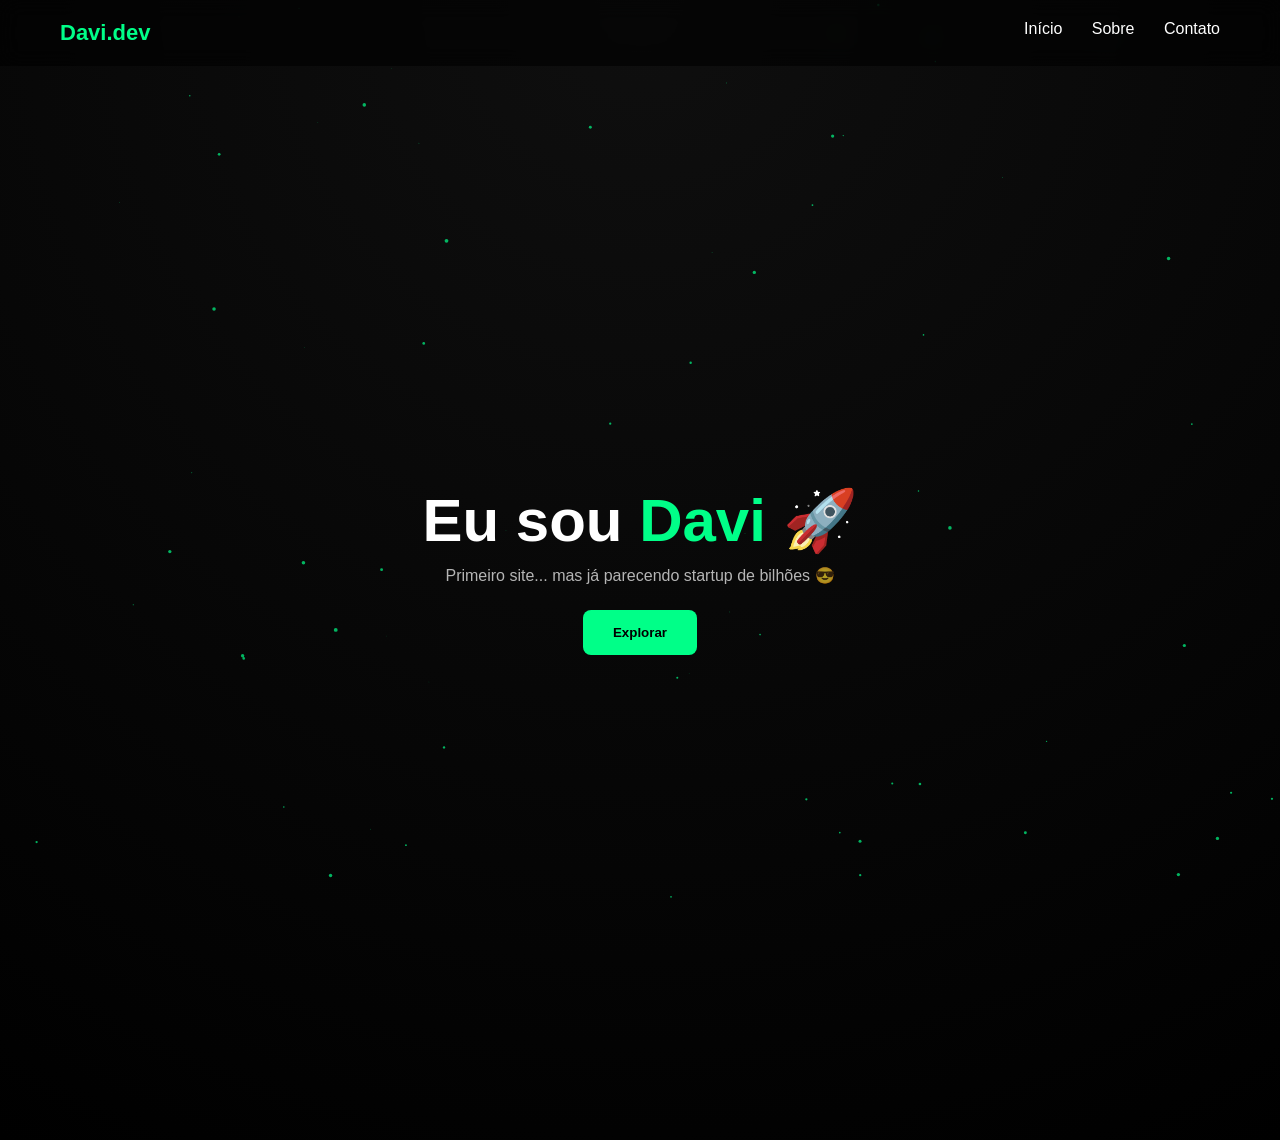
==== index.html @ 88593a85 "Add files via upload" ====
<!DOCTYPE html>
<html lang="pt-br">
<head>
<meta charset="UTF-8">
<meta name="viewport" content="width=device-width, initial-scale=1.0">
<title>Davi.dev</title>

<style>
* { margin:0; padding:0; box-sizing:border-box; }

body {
    font-family: 'Segoe UI', sans-serif;
    background: radial-gradient(circle at top, #0f0f0f, #000);
    color: white;
    overflow-x: hidden;
}

/* NAVBAR */
header {
    display:flex;
    justify-content:space-between;
    padding:20px 60px;
    position:fixed;
    width:100%;
    background:rgba(0,0,0,0.6);
    backdrop-filter: blur(10px);
    z-index:1000;
}

.logo {
    color:#00ff88;
    font-weight:bold;
    font-size:22px;
}

nav a {
    margin-left:25px;
    cursor:pointer;
    color:white;
    text-decoration:none;
    position:relative;
}

nav a::after {
    content:"";
    position:absolute;
    width:0%;
    height:2px;
    background:#00ff88;
    bottom:-5px;
    left:0;
    transition:0.3s;
}

nav a:hover::after {
    width:100%;
}

/* HERO */
.hero {
    height:100vh;
    display:flex;
    justify-content:center;
    align-items:center;
    text-align:center;
}

.hero h1 {
    font-size:60px;
}

.hero span {
    color:#00ff88;
}

.hero p {
    margin-top:10px;
    opacity:0.7;
}

.btn {
    margin-top:25px;
    padding:15px 30px;
    background:#00ff88;
    border:none;
    border-radius:8px;
    font-weight:bold;
    cursor:pointer;
    transition:0.3s;
}

.btn:hover {
    box-shadow:0 0 20px #00ff88;
    transform:scale(1.05);
}

/* SECTIONS */
.section {
    padding:120px 20px;
    text-align:center;
    display:none;
    animation:fade 0.5s ease;
}

@keyframes fade {
    from {opacity:0; transform:translateY(20px);}
    to {opacity:1; transform:translateY(0);}
}

.active { display:block; }

.card {
    background:rgba(255,255,255,0.05);
    padding:40px;
    border-radius:15px;
    max-width:500px;
    margin:auto;
    backdrop-filter: blur(10px);
    box-shadow:0 0 30px rgba(0,255,136,0.1);
}

/* PARTICULAS */
canvas {
    position:fixed;
    top:0;
    left:0;
    z-index:-1;
}
</style>
</head>

<body>

<canvas id="bg"></canvas>

<header>
    <div class="logo">Davi.dev</div>
    <nav>
        <a onclick="trocar('inicio')">Início</a>
        <a onclick="trocar('sobre')">Sobre</a>
        <a onclick="trocar('contato')">Contato</a>
    </nav>
</header>

<!-- HERO -->
<div id="inicio" class="section active">
    <div class="hero">
        <div>
            <h1>Eu sou <span>Davi</span> 🚀</h1>
            <p>Primeiro site... mas já parecendo startup de bilhões 😎</p>
            <button class="btn" onclick="alert('Partiu dominar a internet 🔥')">Explorar</button>
        </div>
    </div>
</div>

<!-- SOBRE -->
<div id="sobre" class="section">
    <div class="card">
        <h2>Sobre</h2>
        <p>Esse é meu primeiro site criado do zero com HTML, CSS e JavaScript. Ainda estou aprendendo, mas já dá pra ver que o nível tá evoluindo rápido 😎🔥</p>
    </div>
</div>

<!-- CONTATO -->
<div id="contato" class="section">
    <div class="card">
        <h2>Contato</h2>
        <p>Telefone: (11) 99999-9999</p>
    </div>
</div>

<script>
function trocar(secao) {
    document.querySelectorAll('.section').forEach(s => s.classList.remove('active'));
    document.getElementById(secao).classList.add('active');
}

/* PARTICULAS */
const canvas = document.getElementById("bg");
const ctx = canvas.getContext("2d");

canvas.width = window.innerWidth;
canvas.height = window.innerHeight;

let particles = [];

for(let i=0;i<80;i++){
    particles.push({
        x:Math.random()*canvas.width,
        y:Math.random()*canvas.height,
        r:Math.random()*2,
        d:Math.random()*1
    });
}

function draw(){
    ctx.clearRect(0,0,canvas.width,canvas.height);
    ctx.fillStyle="rgba(0,255,136,0.7)";

    particles.forEach(p=>{
        ctx.beginPath();
        ctx.arc(p.x,p.y,p.r,0,Math.PI*2);
        ctx.fill();

        p.y += p.d;
        if(p.y>canvas.height) p.y=0;
    });

    requestAnimationFrame(draw);
}

draw();
</script>

</body>
</html>
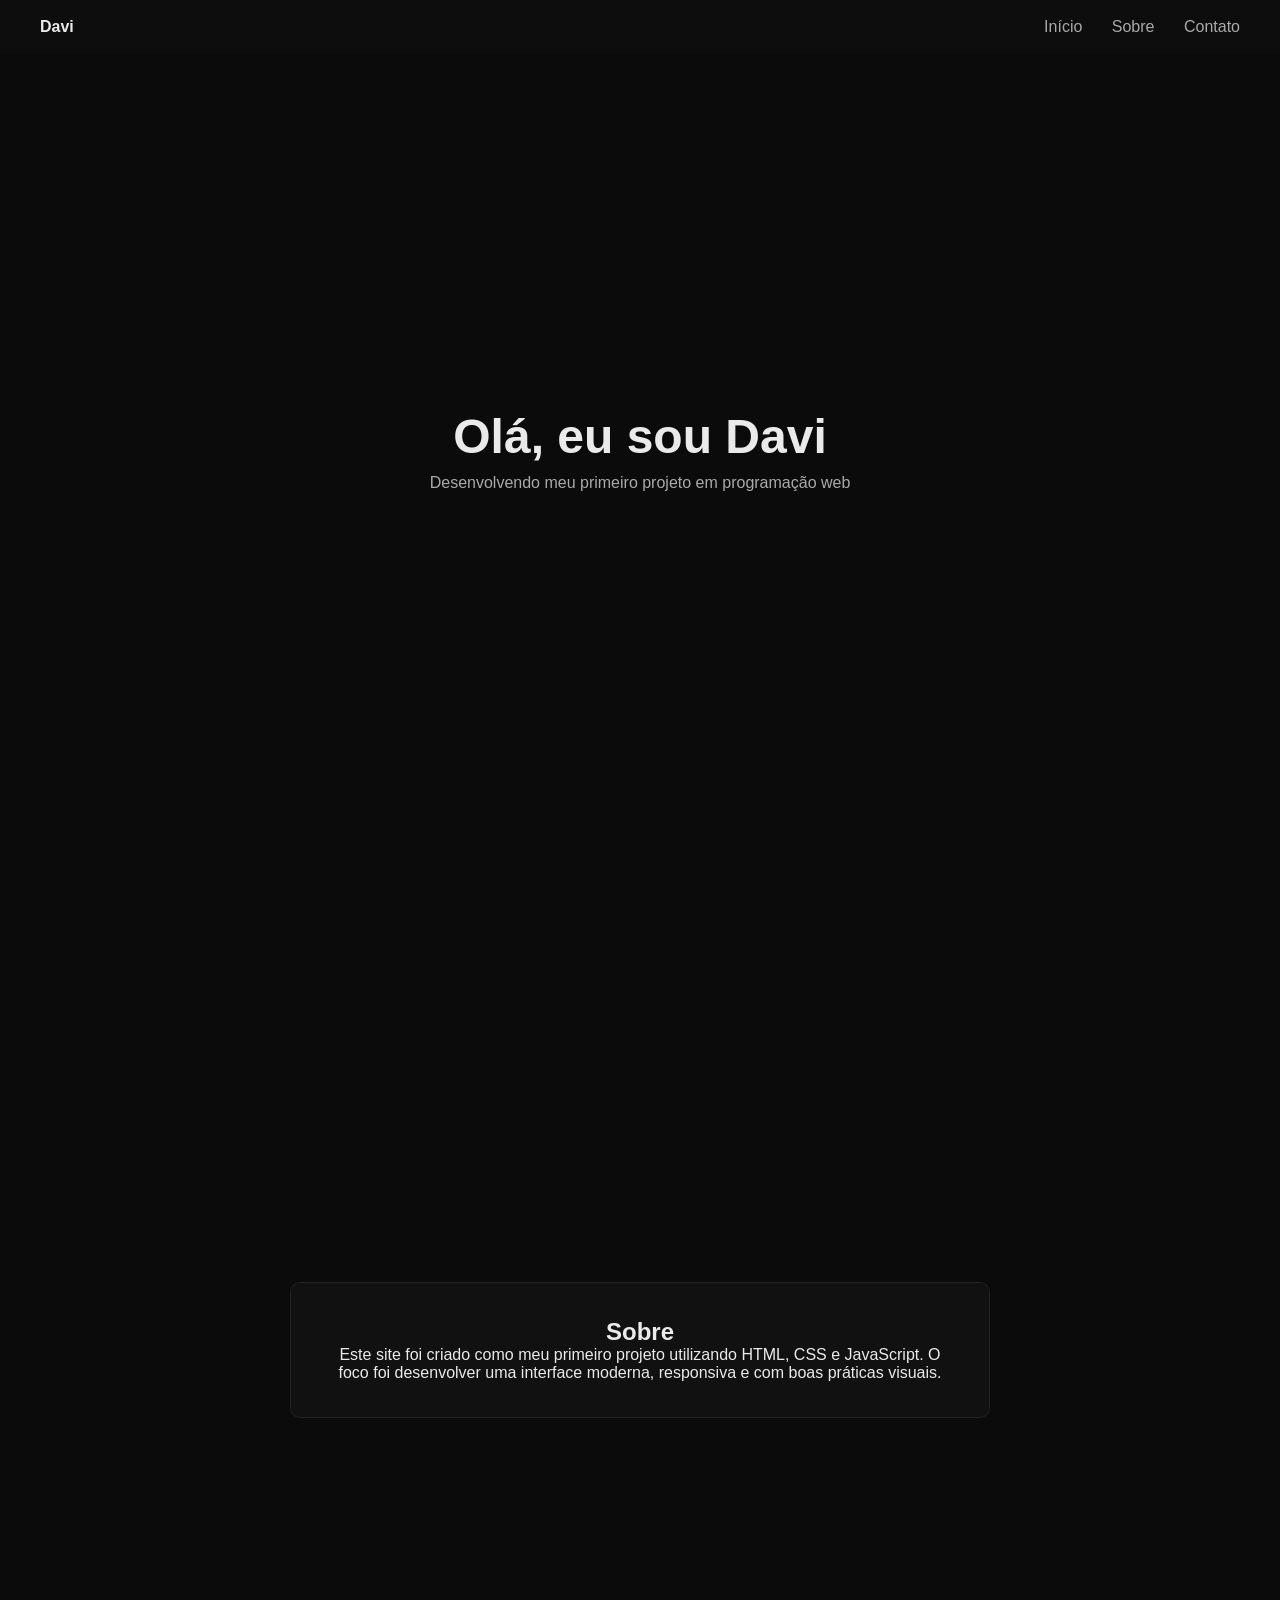
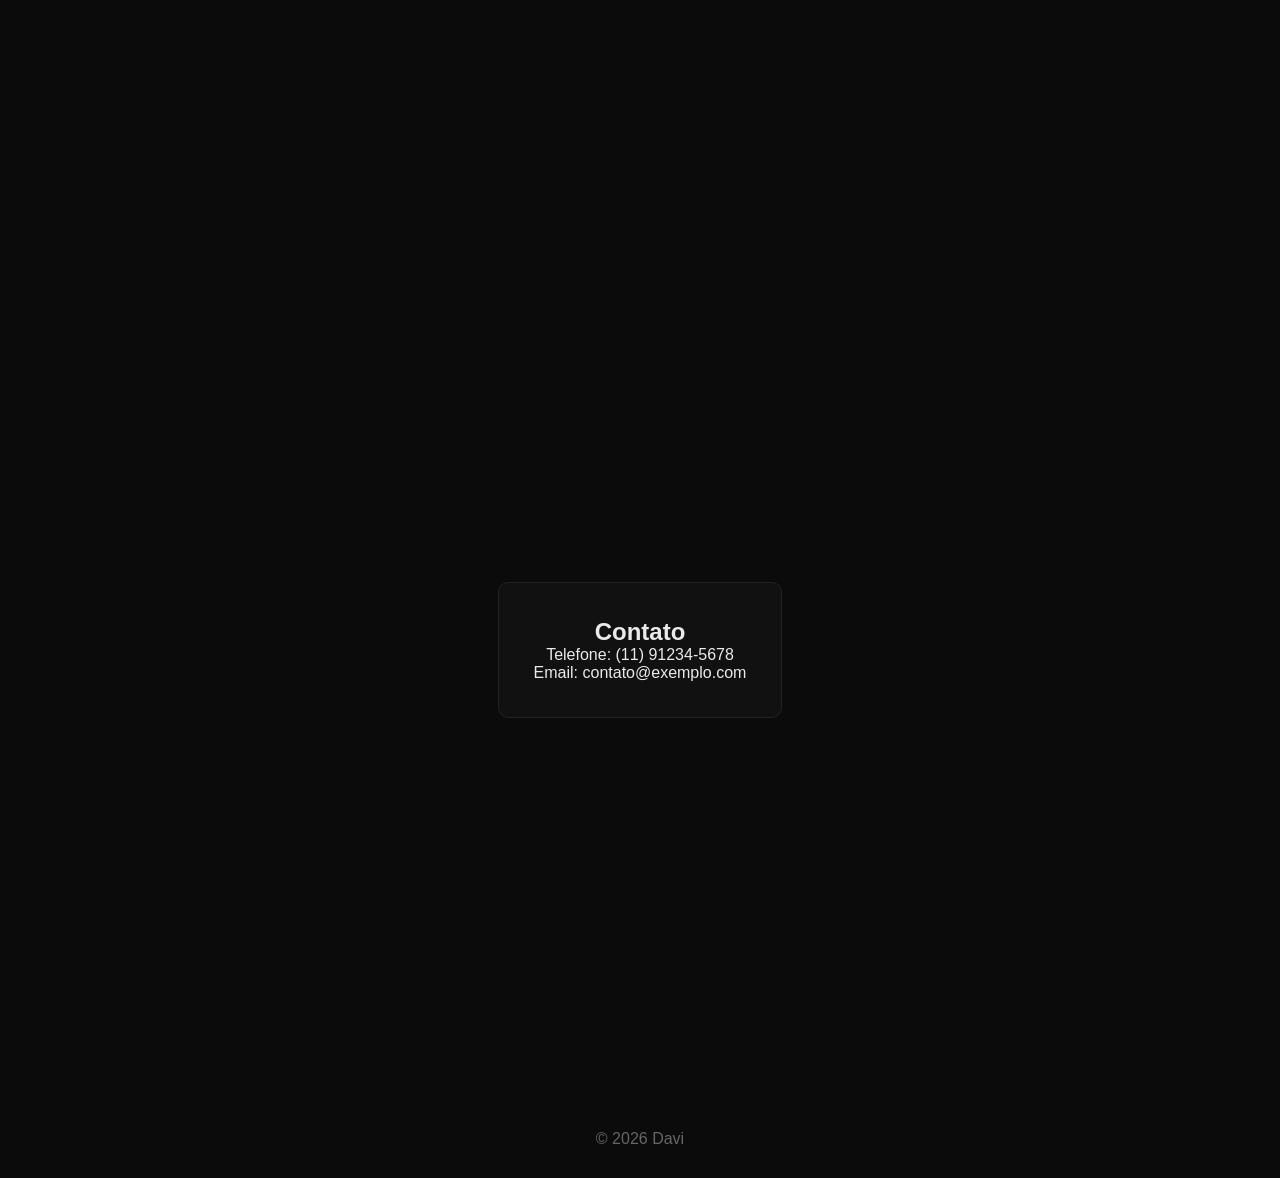
==== commit 2b5540ff: "Add files via upload" ====
--- a/index.html
+++ b/index.html
@@ -3,213 +3,159 @@
 <head>
 <meta charset="UTF-8">
 <meta name="viewport" content="width=device-width, initial-scale=1.0">
-<title>Davi.dev</title>
+<title>Davi | Portfólio</title>
 
 <style>
 * { margin:0; padding:0; box-sizing:border-box; }
 
+html {
+    scroll-behavior: smooth;
+}
+
 body {
-    font-family: 'Segoe UI', sans-serif;
-    background: radial-gradient(circle at top, #0f0f0f, #000);
-    color: white;
-    overflow-x: hidden;
+    font-family: -apple-system, BlinkMacSystemFont, 'Segoe UI', sans-serif;
+    background: #0b0b0b;
+    color: #eaeaea;
 }
 
 /* NAVBAR */
 header {
-    display:flex;
-    justify-content:space-between;
-    padding:20px 60px;
-    position:fixed;
-    width:100%;
-    background:rgba(0,0,0,0.6);
+    position: fixed;
+    width: 100%;
+    top: 0;
+    display: flex;
+    justify-content: space-between;
+    padding: 18px 40px;
+    background: rgba(15,15,15,0.7);
     backdrop-filter: blur(10px);
-    z-index:1000;
+    z-index: 1000;
 }
 
-.logo {
-    color:#00ff88;
-    font-weight:bold;
-    font-size:22px;
+.logo { font-weight: 600; }
+
+nav a {
+    margin-left: 25px;
+    text-decoration: none;
+    color: #aaa;
 }
 
-nav a {
-    margin-left:25px;
-    cursor:pointer;
-    color:white;
-    text-decoration:none;
-    position:relative;
+nav a:hover {
+    color: #fff;
 }
 
-nav a::after {
-    content:"";
-    position:absolute;
-    width:0%;
-    height:2px;
-    background:#00ff88;
-    bottom:-5px;
-    left:0;
-    transition:0.3s;
+/* SECTIONS */
+section {
+    min-height: 100vh;
+    padding: 120px 20px;
+    display: flex;
+    justify-content: center;
+    align-items: center;
+    text-align: center;
 }
 
-nav a:hover::after {
-    width:100%;
+.container {
+    max-width: 700px;
 }
 
 /* HERO */
-.hero {
-    height:100vh;
-    display:flex;
-    justify-content:center;
-    align-items:center;
-    text-align:center;
+#inicio h1 {
+    font-size: 48px;
 }
 
-.hero h1 {
-    font-size:60px;
+#inicio p {
+    margin-top: 10px;
+    color: #aaa;
 }
 
-.hero span {
-    color:#00ff88;
+/* CARD */
+.card {
+    background: #111;
+    padding: 35px;
+    border-radius: 10px;
+    border: 1px solid #222;
 }
 
-.hero p {
-    margin-top:10px;
-    opacity:0.7;
+/* ANIMAÇÃO */
+.hidden {
+    opacity: 0;
+    transform: translateY(40px);
+    transition: all 0.8s ease;
 }
 
-.btn {
-    margin-top:25px;
-    padding:15px 30px;
-    background:#00ff88;
-    border:none;
-    border-radius:8px;
-    font-weight:bold;
-    cursor:pointer;
-    transition:0.3s;
+.show {
+    opacity: 1;
+    transform: translateY(0);
 }
 
-.btn:hover {
-    box-shadow:0 0 20px #00ff88;
-    transform:scale(1.05);
-}
-
-/* SECTIONS */
-.section {
-    padding:120px 20px;
-    text-align:center;
-    display:none;
-    animation:fade 0.5s ease;
-}
-
-@keyframes fade {
-    from {opacity:0; transform:translateY(20px);}
-    to {opacity:1; transform:translateY(0);}
-}
-
-.active { display:block; }
-
-.card {
-    background:rgba(255,255,255,0.05);
-    padding:40px;
-    border-radius:15px;
-    max-width:500px;
-    margin:auto;
-    backdrop-filter: blur(10px);
-    box-shadow:0 0 30px rgba(0,255,136,0.1);
-}
-
-/* PARTICULAS */
-canvas {
-    position:fixed;
-    top:0;
-    left:0;
-    z-index:-1;
+/* FOOTER */
+footer {
+    text-align: center;
+    padding: 30px;
+    color: #666;
 }
 </style>
 </head>
 
 <body>
 
-<canvas id="bg"></canvas>
-
 <header>
-    <div class="logo">Davi.dev</div>
+    <div class="logo">Davi</div>
     <nav>
-        <a onclick="trocar('inicio')">Início</a>
-        <a onclick="trocar('sobre')">Sobre</a>
-        <a onclick="trocar('contato')">Contato</a>
+        <a href="#inicio">Início</a>
+        <a href="#sobre">Sobre</a>
+        <a href="#contato">Contato</a>
     </nav>
 </header>
 
-<!-- HERO -->
-<div id="inicio" class="section active">
-    <div class="hero">
-        <div>
-            <h1>Eu sou <span>Davi</span> 🚀</h1>
-            <p>Primeiro site... mas já parecendo startup de bilhões 😎</p>
-            <button class="btn" onclick="alert('Partiu dominar a internet 🔥')">Explorar</button>
+<!-- INÍCIO -->
+<section id="inicio">
+    <div class="container hidden">
+        <h1>Olá, eu sou Davi</h1>
+        <p>Desenvolvendo meu primeiro projeto em programação web</p>
+    </div>
+</section>
+
+<!-- SOBRE -->
+<section id="sobre">
+    <div class="container hidden">
+        <div class="card">
+            <h2>Sobre</h2>
+            <p>
+                Este site foi criado como meu primeiro projeto utilizando HTML, CSS e JavaScript.
+                O foco foi desenvolver uma interface moderna, responsiva e com boas práticas visuais.
+            </p>
         </div>
     </div>
-</div>
-
-<!-- SOBRE -->
-<div id="sobre" class="section">
-    <div class="card">
-        <h2>Sobre</h2>
-        <p>Esse é meu primeiro site criado do zero com HTML, CSS e JavaScript. Ainda estou aprendendo, mas já dá pra ver que o nível tá evoluindo rápido 😎🔥</p>
-    </div>
-</div>
+</section>
 
 <!-- CONTATO -->
-<div id="contato" class="section">
-    <div class="card">
-        <h2>Contato</h2>
-        <p>Telefone: (11) 99999-9999</p>
+<section id="contato">
+    <div class="container hidden">
+        <div class="card">
+            <h2>Contato</h2>
+            <p>Telefone: (11) 91234-5678</p>
+            <p>Email: contato@exemplo.com</p>
+        </div>
     </div>
-</div>
+</section>
+
+<footer>
+    © 2026 Davi
+</footer>
 
 <script>
-function trocar(secao) {
-    document.querySelectorAll('.section').forEach(s => s.classList.remove('active'));
-    document.getElementById(secao).classList.add('active');
-}
+/* ANIMAÇÃO AO ROLAR */
+const elementos = document.querySelectorAll('.hidden');
 
-/* PARTICULAS */
-const canvas = document.getElementById("bg");
-const ctx = canvas.getContext("2d");
+const observer = new IntersectionObserver((entries) => {
+    entries.forEach(entry => {
+        if(entry.isIntersecting){
+            entry.target.classList.add('show');
+        }
+    });
+});
 
-canvas.width = window.innerWidth;
-canvas.height = window.innerHeight;
-
-let particles = [];
-
-for(let i=0;i<80;i++){
-    particles.push({
-        x:Math.random()*canvas.width,
-        y:Math.random()*canvas.height,
-        r:Math.random()*2,
-        d:Math.random()*1
-    });
-}
-
-function draw(){
-    ctx.clearRect(0,0,canvas.width,canvas.height);
-    ctx.fillStyle="rgba(0,255,136,0.7)";
-
-    particles.forEach(p=>{
-        ctx.beginPath();
-        ctx.arc(p.x,p.y,p.r,0,Math.PI*2);
-        ctx.fill();
-
-        p.y += p.d;
-        if(p.y>canvas.height) p.y=0;
-    });
-
-    requestAnimationFrame(draw);
-}
-
-draw();
+elementos.forEach(el => observer.observe(el));
 </script>
 
 </body>
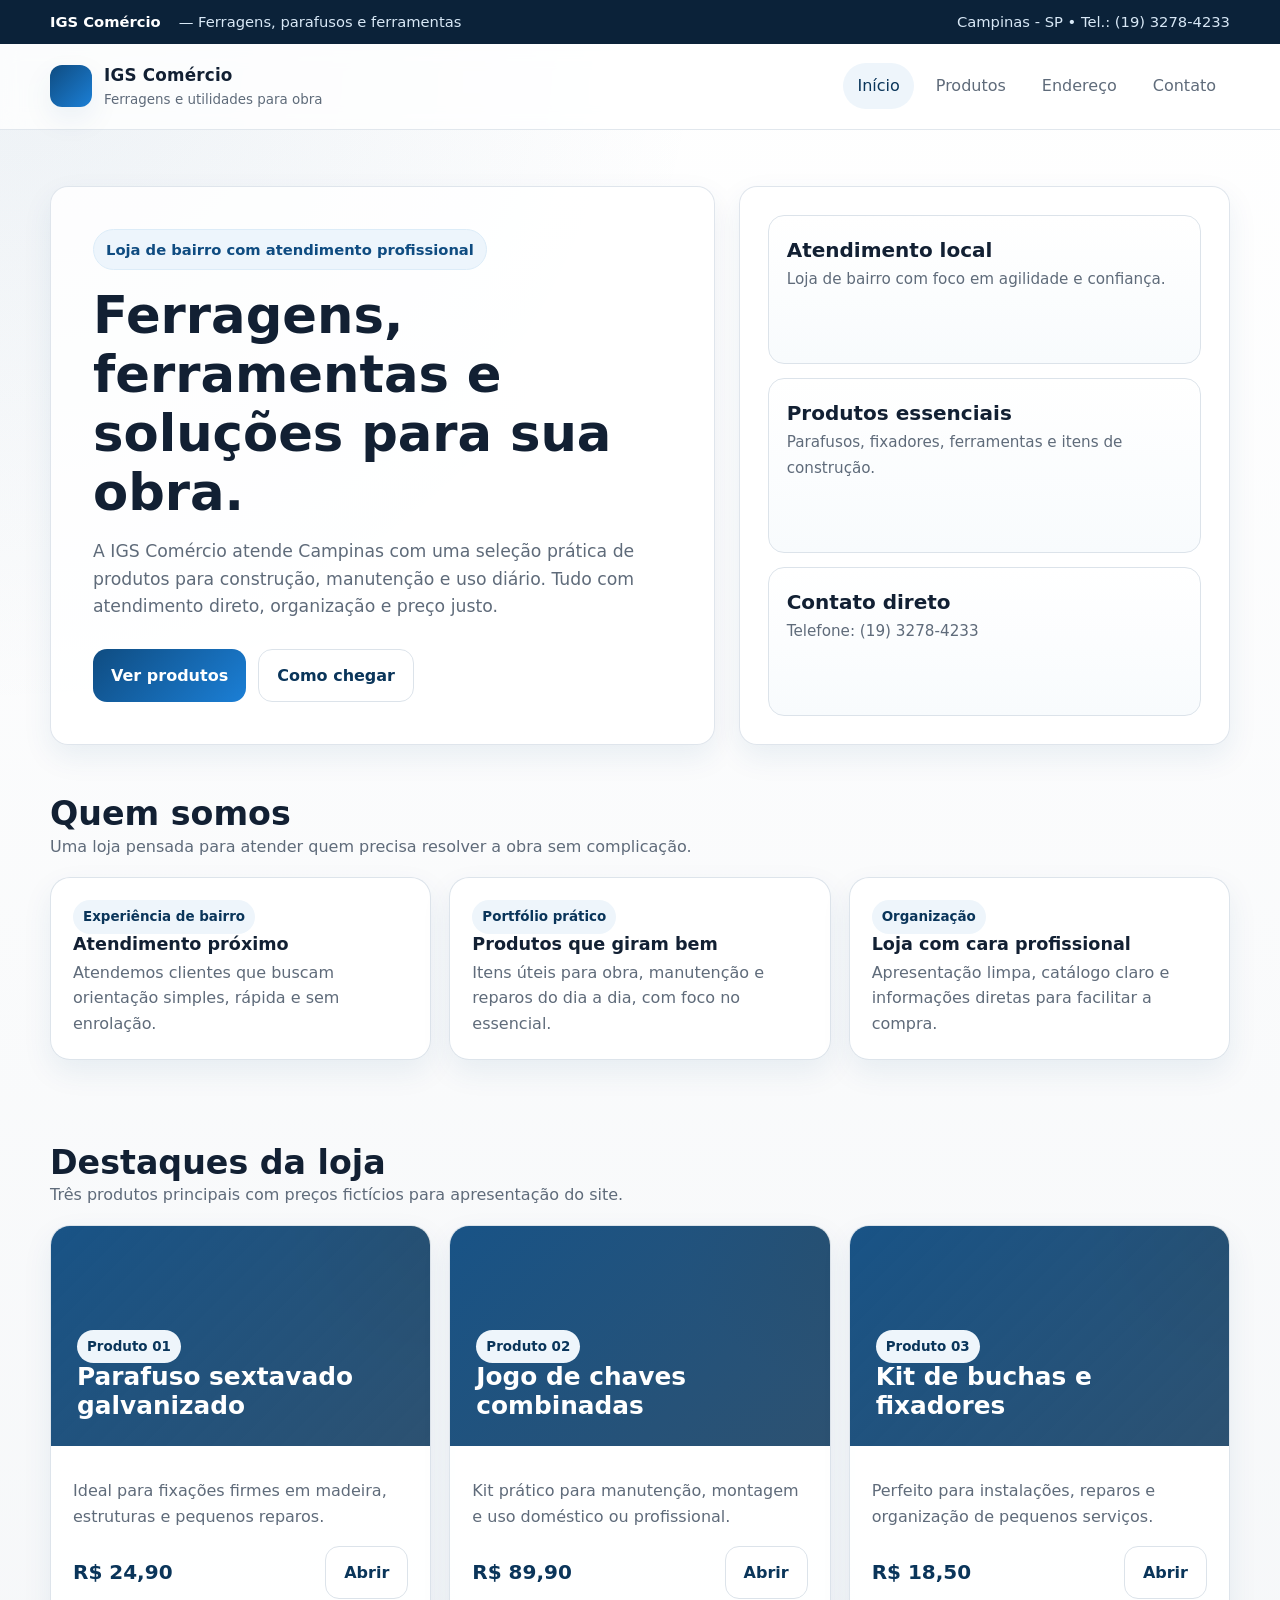
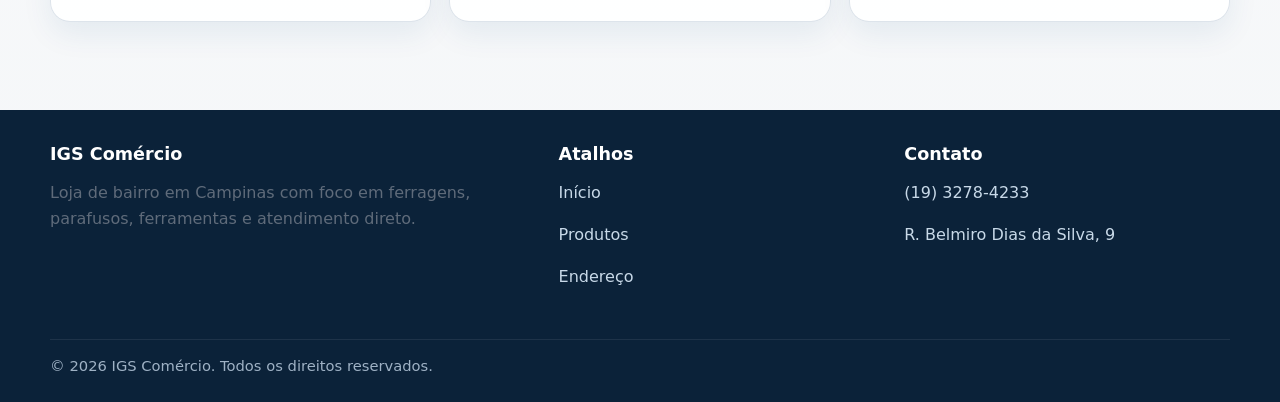
==== commit 1b1b920e: "Add files via upload" ====
--- a/index.html
+++ b/index.html
@@ -1,162 +1,182 @@
-<!DOCTYPE html>
-<html lang="pt-br">
-<head>
-<meta charset="UTF-8">
-<meta name="viewport" content="width=device-width, initial-scale=1.0">
-<title>Davi | Portfólio</title>
-
-<style>
-* { margin:0; padding:0; box-sizing:border-box; }
-
-html {
-    scroll-behavior: smooth;
-}
-
-body {
-    font-family: -apple-system, BlinkMacSystemFont, 'Segoe UI', sans-serif;
-    background: #0b0b0b;
-    color: #eaeaea;
-}
-
-/* NAVBAR */
-header {
-    position: fixed;
-    width: 100%;
-    top: 0;
-    display: flex;
-    justify-content: space-between;
-    padding: 18px 40px;
-    background: rgba(15,15,15,0.7);
-    backdrop-filter: blur(10px);
-    z-index: 1000;
-}
-
-.logo { font-weight: 600; }
-
-nav a {
-    margin-left: 25px;
-    text-decoration: none;
-    color: #aaa;
-}
-
-nav a:hover {
-    color: #fff;
-}
-
-/* SECTIONS */
-section {
-    min-height: 100vh;
-    padding: 120px 20px;
-    display: flex;
-    justify-content: center;
-    align-items: center;
-    text-align: center;
-}
-
-.container {
-    max-width: 700px;
-}
-
-/* HERO */
-#inicio h1 {
-    font-size: 48px;
-}
-
-#inicio p {
-    margin-top: 10px;
-    color: #aaa;
-}
-
-/* CARD */
-.card {
-    background: #111;
-    padding: 35px;
-    border-radius: 10px;
-    border: 1px solid #222;
-}
-
-/* ANIMAÇÃO */
-.hidden {
-    opacity: 0;
-    transform: translateY(40px);
-    transition: all 0.8s ease;
-}
-
-.show {
-    opacity: 1;
-    transform: translateY(0);
-}
-
-/* FOOTER */
-footer {
-    text-align: center;
-    padding: 30px;
-    color: #666;
-}
-</style>
-</head>
-
-<body>
-
-<header>
-    <div class="logo">Davi</div>
-    <nav>
-        <a href="#inicio">Início</a>
-        <a href="#sobre">Sobre</a>
-        <a href="#contato">Contato</a>
-    </nav>
-</header>
-
-<!-- INÍCIO -->
-<section id="inicio">
-    <div class="container hidden">
-        <h1>Olá, eu sou Davi</h1>
-        <p>Desenvolvendo meu primeiro projeto em programação web</p>
-    </div>
-</section>
-
-<!-- SOBRE -->
-<section id="sobre">
-    <div class="container hidden">
-        <div class="card">
-            <h2>Sobre</h2>
-            <p>
-                Este site foi criado como meu primeiro projeto utilizando HTML, CSS e JavaScript.
-                O foco foi desenvolver uma interface moderna, responsiva e com boas práticas visuais.
-            </p>
-        </div>
-    </div>
-</section>
-
-<!-- CONTATO -->
-<section id="contato">
-    <div class="container hidden">
-        <div class="card">
-            <h2>Contato</h2>
-            <p>Telefone: (11) 91234-5678</p>
-            <p>Email: contato@exemplo.com</p>
-        </div>
-    </div>
-</section>
-
-<footer>
-    © 2026 Davi
-</footer>
-
-<script>
-/* ANIMAÇÃO AO ROLAR */
-const elementos = document.querySelectorAll('.hidden');
-
-const observer = new IntersectionObserver((entries) => {
-    entries.forEach(entry => {
-        if(entry.isIntersecting){
-            entry.target.classList.add('show');
-        }
-    });
-});
-
-elementos.forEach(el => observer.observe(el));
-</script>
-
-</body>
+<!DOCTYPE html>
+<html lang="pt-br">
+<head>
+<meta charset="UTF-8">
+<meta name="viewport" content="width=device-width, initial-scale=1.0">
+<title>IGS Comércio | Início</title>
+<meta name="description" content="IGS Comércio — loja de ferragens, parafusos, ferramentas e itens para construção em Campinas.">
+<link rel="stylesheet" href="styles.css">
+</head>
+<body class="">
+<div class="topbar">
+  <div class="container">
+    <div class="meta"><strong>IGS Comércio</strong> — Ferragens, parafusos e ferramentas</div>
+    <div class="meta">Campinas - SP • Tel.: (19) 3278-4233</div>
+  </div>
+</div>
+<header class="header">
+  <div class="container header-inner">
+    <a class="brand" href="index.html">
+      <div class="brand-mark"></div>
+      <div>
+        <div class="brand-name">IGS Comércio</div>
+        <div class="brand-sub">Ferragens e utilidades para obra</div>
+      </div>
+    </a>
+    <nav class="nav">
+      
+    <a href="index.html" data-nav>Início</a>
+    <a href="produtos.html" data-nav>Produtos</a>
+    <a href="endereco.html" data-nav>Endereço</a>
+    <a href="contato.html" data-nav>Contato</a>
+    
+    </nav>
+  </div>
+</header>
+<main class="hero">
+  <div class="container hero-grid fade-in">
+    <div class="panel hero-copy">
+      <span class="kicker">Loja de bairro com atendimento profissional</span>
+      <h1>Ferragens, ferramentas e soluções para sua obra.</h1>
+      <p class="lead">
+        A IGS Comércio atende Campinas com uma seleção prática de produtos para construção,
+        manutenção e uso diário. Tudo com atendimento direto, organização e preço justo.
+      </p>
+      <div class="hero-actions">
+        <a class="btn primary" href="produtos.html">Ver produtos</a>
+        <a class="btn secondary" href="endereco.html">Como chegar</a>
+      </div>
+    </div>
+    <div class="panel hero-side">
+      <div class="stat">
+        <strong>Atendimento local</strong>
+        <span>Loja de bairro com foco em agilidade e confiança.</span>
+      </div>
+      <div class="stat">
+        <strong>Produtos essenciais</strong>
+        <span>Parafusos, fixadores, ferramentas e itens de construção.</span>
+      </div>
+      <div class="stat">
+        <strong>Contato direto</strong>
+        <span>Telefone: (19) 3278-4233</span>
+      </div>
+    </div>
+  </div>
+</main>
+
+<section class="section">
+  <div class="container">
+    <div class="section-head">
+      <div>
+        <h2>Quem somos</h2>
+        <p>Uma loja pensada para atender quem precisa resolver a obra sem complicação.</p>
+      </div>
+    </div>
+    <div class="grid cols-3">
+      <article class="card">
+        <div class="pad">
+          <span class="tag">Experiência de bairro</span>
+          <h3 class="spacer">Atendimento próximo</h3>
+          <p>Atendemos clientes que buscam orientação simples, rápida e sem enrolação.</p>
+        </div>
+      </article>
+      <article class="card">
+        <div class="pad">
+          <span class="tag">Portfólio prático</span>
+          <h3 class="spacer">Produtos que giram bem</h3>
+          <p>Itens úteis para obra, manutenção e reparos do dia a dia, com foco no essencial.</p>
+        </div>
+      </article>
+      <article class="card">
+        <div class="pad">
+          <span class="tag">Organização</span>
+          <h3 class="spacer">Loja com cara profissional</h3>
+          <p>Apresentação limpa, catálogo claro e informações diretas para facilitar a compra.</p>
+        </div>
+      </article>
+    </div>
+  </div>
+</section>
+
+<section class="section">
+  <div class="container">
+    <div class="section-head">
+      <div>
+        <h2>Destaques da loja</h2>
+        <p>Três produtos principais com preços fictícios para apresentação do site.</p>
+      </div>
+    </div>
+    <div class="grid cols-3">
+      <article class="card">
+        <div class="product-hero">
+          <div>
+            <span class="tag">Produto 01</span>
+            <h2>Parafuso sextavado galvanizado</h2>
+          </div>
+        </div>
+        <div class="pad">
+          <p>Ideal para fixações firmes em madeira, estruturas e pequenos reparos.</p>
+          <div class="price">
+            <strong>R$ 24,90</strong>
+            <a class="btn secondary" href="produto-parafuso.html">Abrir</a>
+          </div>
+        </div>
+      </article>
+      <article class="card">
+        <div class="product-hero">
+          <div>
+            <span class="tag">Produto 02</span>
+            <h2>Jogo de chaves combinadas</h2>
+          </div>
+        </div>
+        <div class="pad">
+          <p>Kit prático para manutenção, montagem e uso doméstico ou profissional.</p>
+          <div class="price">
+            <strong>R$ 89,90</strong>
+            <a class="btn secondary" href="produto-chaves.html">Abrir</a>
+          </div>
+        </div>
+      </article>
+      <article class="card">
+        <div class="product-hero">
+          <div>
+            <span class="tag">Produto 03</span>
+            <h2>Kit de buchas e fixadores</h2>
+          </div>
+        </div>
+        <div class="pad">
+          <p>Perfeito para instalações, reparos e organização de pequenos serviços.</p>
+          <div class="price">
+            <strong>R$ 18,50</strong>
+            <a class="btn secondary" href="produto-fixadores.html">Abrir</a>
+          </div>
+        </div>
+      </article>
+    </div>
+  </div>
+</section>
+<footer class="footer">
+  <div class="container footer-inner">
+    <div>
+      <h3>IGS Comércio</h3>
+      <p class="mini-muted">Loja de bairro em Campinas com foco em ferragens, parafusos, ferramentas e atendimento direto.</p>
+    </div>
+    <div>
+      <h3>Atalhos</h3>
+      <p><a href="index.html">Início</a></p>
+      <p><a href="produtos.html">Produtos</a></p>
+      <p><a href="endereco.html">Endereço</a></p>
+    </div>
+    <div>
+      <h3>Contato</h3>
+      <p>(19) 3278-4233</p>
+      <p>R. Belmiro Dias da Silva, 9</p>
+    </div>
+  </div>
+  <div class="container footer-bottom">
+    © 2026 IGS Comércio. Todos os direitos reservados.
+  </div>
+</footer>
+<script src="script.js"></script>
+</body>
 </html>
--- a/styles.css
+++ b/styles.css
@@ -0,0 +1,256 @@
+:root{
+  --bg:#f4f6f8;
+  --surface:#ffffff;
+  --surface-2:#f9fbfc;
+  --text:#122033;
+  --muted:#5f6b7a;
+  --brand:#0f4c81;
+  --brand-2:#0a355a;
+  --accent:#f59e0b;
+  --border:#dce3ea;
+  --shadow:0 12px 30px rgba(15, 76, 129, .08);
+  --radius:18px;
+  --max:1180px;
+}
+
+*{box-sizing:border-box}
+html{scroll-behavior:smooth}
+body{
+  margin:0;
+  font-family: Inter, system-ui, -apple-system, BlinkMacSystemFont, "Segoe UI", sans-serif;
+  color:var(--text);
+  background:
+    radial-gradient(circle at top left, rgba(15,76,129,.08), transparent 30%),
+    linear-gradient(180deg, #ffffff 0%, var(--bg) 100%);
+  line-height:1.6;
+}
+a{color:inherit}
+img{max-width:100%; display:block}
+.container{width:min(var(--max), calc(100% - 32px)); margin:0 auto}
+.topbar{
+  background:#0b2239;
+  color:#d8e8f6;
+  font-size:.92rem;
+}
+.topbar .container{
+  display:flex; gap:18px; align-items:center; justify-content:space-between;
+  padding:10px 0;
+}
+.topbar strong{color:#fff}
+.topbar .meta{display:flex; gap:18px; flex-wrap:wrap}
+.header{
+  position:sticky; top:0; z-index:50;
+  backdrop-filter: blur(10px);
+  background: rgba(255,255,255,.78);
+  border-bottom:1px solid rgba(220,227,234,.85);
+}
+.header-inner{
+  display:flex; align-items:center; justify-content:space-between;
+  padding:18px 0;
+}
+.brand{
+  display:flex; align-items:center; gap:12px; text-decoration:none;
+}
+.brand-mark{
+  width:42px; height:42px; border-radius:12px;
+  background: linear-gradient(135deg, var(--brand), #1b7fd6);
+  box-shadow: var(--shadow);
+}
+.brand-name{font-size:1.05rem; font-weight:800; letter-spacing:.2px}
+.brand-sub{font-size:.84rem; color:var(--muted); margin-top:1px}
+.nav{
+  display:flex; gap:8px; align-items:center; flex-wrap:wrap;
+}
+.nav a{
+  text-decoration:none;
+  padding:10px 14px;
+  border-radius:999px;
+  color:var(--muted);
+  transition:.2s ease;
+}
+.nav a:hover,.nav a.active{
+  background:#eef5fb;
+  color:var(--brand-2);
+}
+.hero{
+  padding:56px 0 24px;
+}
+.hero-grid{
+  display:grid; grid-template-columns: 1.15fr .85fr; gap:24px; align-items:stretch;
+}
+.panel{
+  background:rgba(255,255,255,.82);
+  border:1px solid rgba(220,227,234,.9);
+  border-radius:var(--radius);
+  box-shadow:var(--shadow);
+}
+.hero-copy{
+  padding:42px;
+}
+.kicker{
+  display:inline-flex; align-items:center; gap:8px;
+  color:var(--brand);
+  background:#edf5fc;
+  border:1px solid #dcecf8;
+  padding:8px 12px;
+  border-radius:999px;
+  font-weight:700;
+  font-size:.92rem;
+}
+h1,h2,h3{line-height:1.15; margin:0}
+h1{font-size:clamp(2.2rem, 4vw, 4.2rem); margin-top:16px}
+h2{font-size:clamp(1.6rem, 2.6vw, 2.4rem)}
+h3{font-size:1.1rem}
+.lead{
+  font-size:1.08rem;
+  color:var(--muted);
+  margin:16px 0 0;
+  max-width:62ch;
+}
+.hero-actions{
+  display:flex; gap:12px; flex-wrap:wrap;
+  margin-top:28px;
+}
+.btn{
+  display:inline-flex; align-items:center; justify-content:center;
+  border:none; border-radius:14px; padding:13px 18px;
+  text-decoration:none; font-weight:700; cursor:pointer;
+  transition:.2s ease; box-shadow:none;
+}
+.btn.primary{
+  background:linear-gradient(135deg, var(--brand), #1b7fd6);
+  color:white;
+}
+.btn.primary:hover{transform:translateY(-1px); box-shadow:0 12px 24px rgba(15,76,129,.18)}
+.btn.secondary{
+  background:white;
+  color:var(--brand-2);
+  border:1px solid var(--border);
+}
+.btn.secondary:hover{border-color:#b9c8d6; background:#fbfdff}
+.hero-side{
+  padding:28px;
+  display:grid;
+  gap:14px;
+}
+.stat{
+  background:linear-gradient(180deg, #ffffff, #f8fbfd);
+  border:1px solid var(--border);
+  border-radius:16px;
+  padding:18px;
+}
+.stat strong{display:block; font-size:1.25rem}
+.stat span{color:var(--muted); font-size:.95rem}
+.section{padding:26px 0 58px}
+.section-head{
+  display:flex; justify-content:space-between; gap:16px; align-items:end;
+  margin-bottom:18px;
+}
+.section-head p{margin:0; color:var(--muted); max-width:68ch}
+.grid{
+  display:grid;
+  gap:18px;
+}
+.grid.cols-3{grid-template-columns:repeat(3, 1fr)}
+.grid.cols-2{grid-template-columns:repeat(2, 1fr)}
+.card{
+  background:rgba(255,255,255,.9);
+  border:1px solid rgba(220,227,234,.95);
+  border-radius:20px;
+  box-shadow:var(--shadow);
+  overflow:hidden;
+}
+.card .pad{padding:22px}
+.card p{color:var(--muted); margin:10px 0 0}
+.card .price{
+  margin-top:16px;
+  display:flex; align-items:center; justify-content:space-between; gap:10px;
+}
+.price strong{
+  font-size:1.25rem;
+  color:var(--brand-2);
+}
+.tag{
+  display:inline-flex;
+  padding:6px 10px;
+  border-radius:999px;
+  background:#eef5fb;
+  color:var(--brand-2);
+  font-size:.84rem;
+  font-weight:700;
+}
+.product-hero{
+  min-height:220px;
+  background:
+    linear-gradient(135deg, rgba(15,76,129,.96), rgba(10,53,90,.86)),
+    radial-gradient(circle at top right, rgba(245,158,11,.22), transparent 35%);
+  color:white;
+  display:flex;
+  align-items:end;
+  padding:26px;
+}
+.product-hero h2{font-size:1.55rem}
+.product-features{
+  display:grid; gap:10px; margin-top:14px;
+}
+.feature{
+  display:flex; gap:10px; align-items:flex-start;
+  color:#dfeaf3;
+}
+.feature b{color:#fff}
+.list{
+  list-style:none; padding:0; margin:16px 0 0;
+  display:grid; gap:10px;
+}
+.list li{
+  padding-left:18px; position:relative; color:var(--muted);
+}
+.list li::before{
+  content:"";
+  width:7px; height:7px; border-radius:999px;
+  background:var(--accent);
+  position:absolute; left:0; top:.58em;
+}
+.footer{
+  margin-top:30px;
+  background:#0b2239;
+  color:#c8d9e8;
+}
+.footer-inner{
+  display:grid; gap:20px;
+  grid-template-columns: 1.5fr 1fr 1fr;
+  padding:34px 0;
+}
+.footer h3{color:#fff; margin-bottom:10px}
+.footer a{color:#c8d9e8; text-decoration:none}
+.footer a:hover{color:#fff}
+.footer-bottom{
+  border-top:1px solid rgba(255,255,255,.08);
+  padding:14px 0 24px;
+  font-size:.92rem;
+  color:#9fb2c5;
+}
+.mini-muted{color:var(--muted)}
+.spacer{height:16px}
+
+.fade-in{
+  animation: fade .45s ease both;
+}
+@keyframes fade{
+  from{opacity:0; transform: translateY(12px)}
+  to{opacity:1; transform: translateY(0)}
+}
+
+@media (max-width: 900px){
+  .hero-grid,.grid.cols-3,.grid.cols-2,.footer-inner{grid-template-columns:1fr}
+  .header-inner{flex-direction:column; align-items:flex-start; gap:14px}
+  .nav{width:100%}
+  .nav a{padding:8px 12px}
+  .hero-copy{padding:28px}
+}
+@media (max-width: 560px){
+  .topbar .container{flex-direction:column; align-items:flex-start}
+  .hero{padding-top:28px}
+  .hero-copy{padding:22px}
+  h1{font-size:2rem}
+}
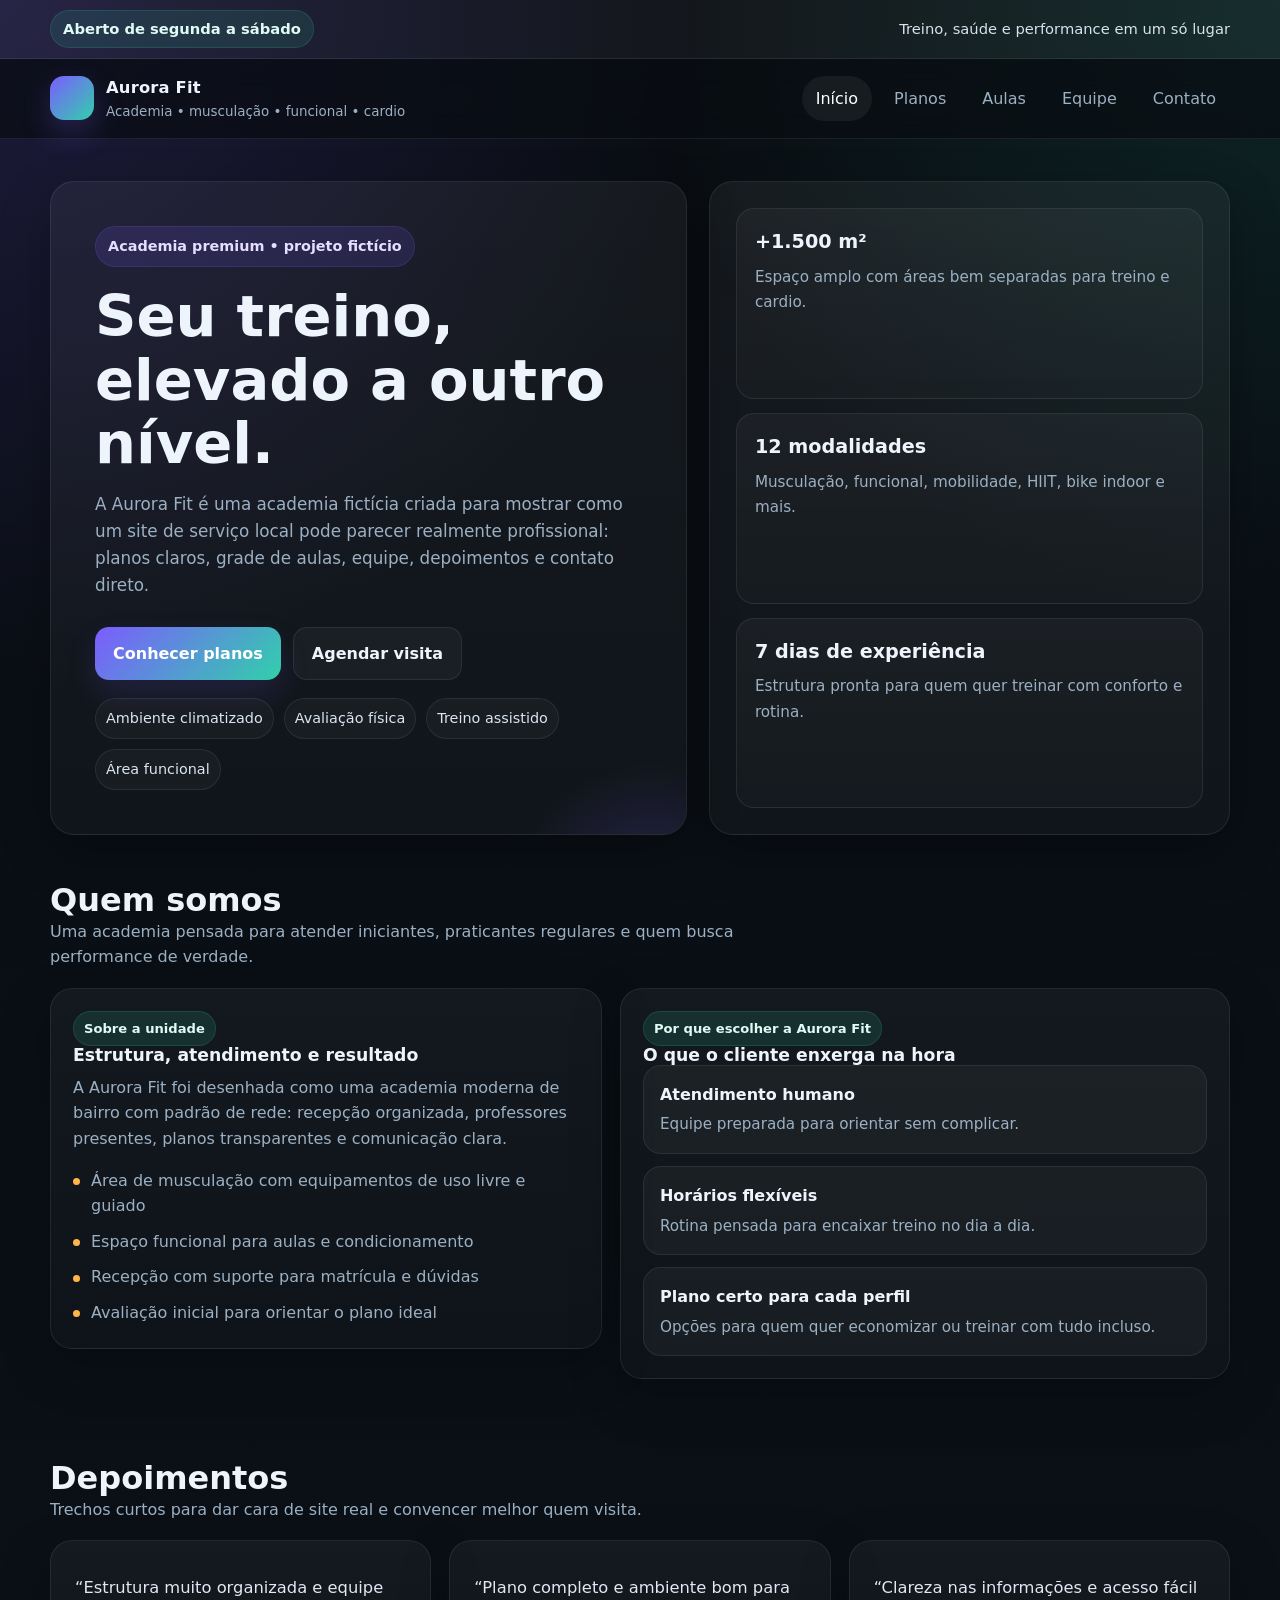
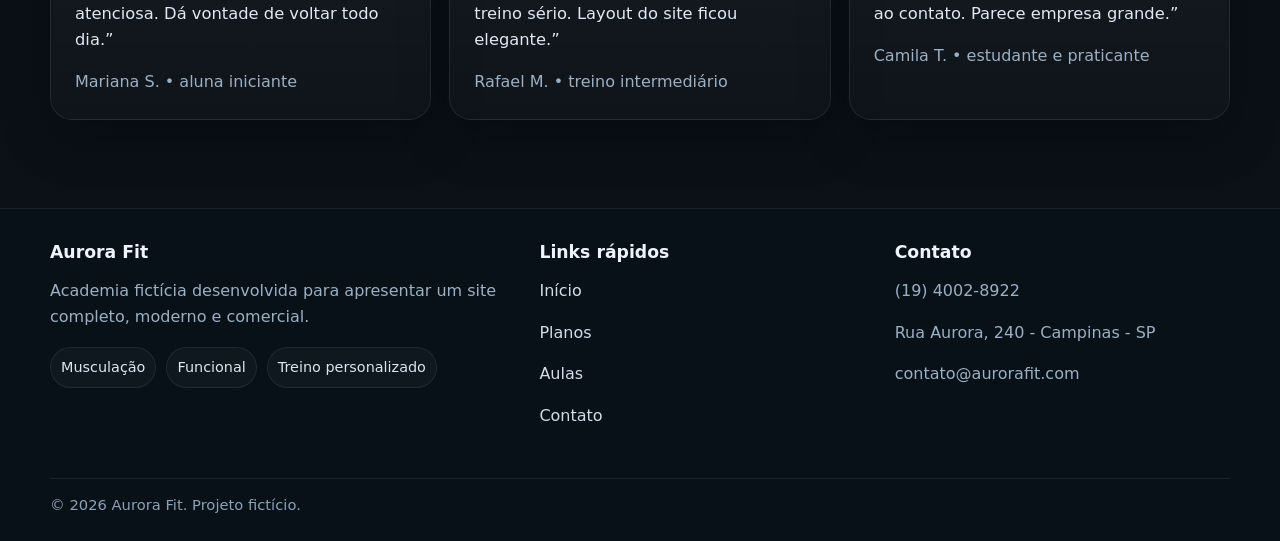
==== commit 06f839f2: "Add files via upload" ====
--- a/index.html
+++ b/index.html
@@ -3,15 +3,15 @@
 <head>
 <meta charset="UTF-8">
 <meta name="viewport" content="width=device-width, initial-scale=1.0">
-<title>IGS Comércio | Início</title>
-<meta name="description" content="IGS Comércio — loja de ferragens, parafusos, ferramentas e itens para construção em Campinas.">
+<title>Aurora Fit | Início</title>
+<meta name="description" content="Aurora Fit — academia fictícia com site profissional, planos, aulas, equipe e contato.">
 <link rel="stylesheet" href="styles.css">
 </head>
-<body class="">
+<body>
 <div class="topbar">
   <div class="container">
-    <div class="meta"><strong>IGS Comércio</strong> — Ferragens, parafusos e ferramentas</div>
-    <div class="meta">Campinas - SP • Tel.: (19) 3278-4233</div>
+    <div class="pill">Aberto de segunda a sábado</div>
+    <div>Treino, saúde e performance em um só lugar</div>
   </div>
 </div>
 <header class="header">
@@ -19,48 +19,55 @@
     <a class="brand" href="index.html">
       <div class="brand-mark"></div>
       <div>
-        <div class="brand-name">IGS Comércio</div>
-        <div class="brand-sub">Ferragens e utilidades para obra</div>
+        <div class="brand-name">Aurora Fit</div>
+        <div class="brand-sub">Academia • musculação • funcional • cardio</div>
       </div>
     </a>
     <nav class="nav">
       
-    <a href="index.html" data-nav>Início</a>
-    <a href="produtos.html" data-nav>Produtos</a>
-    <a href="endereco.html" data-nav>Endereço</a>
-    <a href="contato.html" data-nav>Contato</a>
+      <a href="index.html" data-nav>Início</a>
+      <a href="planos.html" data-nav>Planos</a>
+      <a href="aulas.html" data-nav>Aulas</a>
+      <a href="equipe.html" data-nav>Equipe</a>
+      <a href="contato.html" data-nav>Contato</a>
     
     </nav>
   </div>
 </header>
 <main class="hero">
   <div class="container hero-grid fade-in">
-    <div class="panel hero-copy">
-      <span class="kicker">Loja de bairro com atendimento profissional</span>
-      <h1>Ferragens, ferramentas e soluções para sua obra.</h1>
+    <section class="panel hero-copy">
+      <span class="kicker">Academia premium • projeto fictício</span>
+      <h1>Seu treino, elevado a outro nível.</h1>
       <p class="lead">
-        A IGS Comércio atende Campinas com uma seleção prática de produtos para construção,
-        manutenção e uso diário. Tudo com atendimento direto, organização e preço justo.
+        A Aurora Fit é uma academia fictícia criada para mostrar como um site de serviço local
+        pode parecer realmente profissional: planos claros, grade de aulas, equipe, depoimentos e contato direto.
       </p>
       <div class="hero-actions">
-        <a class="btn primary" href="produtos.html">Ver produtos</a>
-        <a class="btn secondary" href="endereco.html">Como chegar</a>
+        <a class="btn primary" href="planos.html">Conhecer planos</a>
+        <a class="btn secondary" href="contato.html">Agendar visita</a>
       </div>
-    </div>
-    <div class="panel hero-side">
+      <div class="badge-row">
+        <span class="badge">Ambiente climatizado</span>
+        <span class="badge">Avaliação física</span>
+        <span class="badge">Treino assistido</span>
+        <span class="badge">Área funcional</span>
+      </div>
+    </section>
+    <aside class="panel hero-side">
       <div class="stat">
-        <strong>Atendimento local</strong>
-        <span>Loja de bairro com foco em agilidade e confiança.</span>
+        <strong>+1.500 m²</strong>
+        <span>Espaço amplo com áreas bem separadas para treino e cardio.</span>
       </div>
       <div class="stat">
-        <strong>Produtos essenciais</strong>
-        <span>Parafusos, fixadores, ferramentas e itens de construção.</span>
+        <strong>12 modalidades</strong>
+        <span>Musculação, funcional, mobilidade, HIIT, bike indoor e mais.</span>
       </div>
       <div class="stat">
-        <strong>Contato direto</strong>
-        <span>Telefone: (19) 3278-4233</span>
+        <strong>7 dias de experiência</strong>
+        <span>Estrutura pronta para quem quer treinar com conforto e rotina.</span>
       </div>
-    </div>
+    </aside>
   </div>
 </main>
 
@@ -69,29 +76,44 @@
     <div class="section-head">
       <div>
         <h2>Quem somos</h2>
-        <p>Uma loja pensada para atender quem precisa resolver a obra sem complicação.</p>
+        <p>Uma academia pensada para atender iniciantes, praticantes regulares e quem busca performance de verdade.</p>
       </div>
     </div>
-    <div class="grid cols-3">
+    <div class="split">
       <article class="card">
         <div class="pad">
-          <span class="tag">Experiência de bairro</span>
-          <h3 class="spacer">Atendimento próximo</h3>
-          <p>Atendemos clientes que buscam orientação simples, rápida e sem enrolação.</p>
+          <span class="tag">Sobre a unidade</span>
+          <h3 class="spacer">Estrutura, atendimento e resultado</h3>
+          <p>
+            A Aurora Fit foi desenhada como uma academia moderna de bairro com padrão de rede:
+            recepção organizada, professores presentes, planos transparentes e comunicação clara.
+          </p>
+          <ul class="bullets">
+            <li>Área de musculação com equipamentos de uso livre e guiado</li>
+            <li>Espaço funcional para aulas e condicionamento</li>
+            <li>Recepção com suporte para matrícula e dúvidas</li>
+            <li>Avaliação inicial para orientar o plano ideal</li>
+          </ul>
         </div>
       </article>
       <article class="card">
         <div class="pad">
-          <span class="tag">Portfólio prático</span>
-          <h3 class="spacer">Produtos que giram bem</h3>
-          <p>Itens úteis para obra, manutenção e reparos do dia a dia, com foco no essencial.</p>
-        </div>
-      </article>
-      <article class="card">
-        <div class="pad">
-          <span class="tag">Organização</span>
-          <h3 class="spacer">Loja com cara profissional</h3>
-          <p>Apresentação limpa, catálogo claro e informações diretas para facilitar a compra.</p>
+          <span class="tag">Por que escolher a Aurora Fit</span>
+          <h3 class="spacer">O que o cliente enxerga na hora</h3>
+          <div class="workout">
+            <div class="workout-item">
+              <b>Atendimento humano</b>
+              <span>Equipe preparada para orientar sem complicar.</span>
+            </div>
+            <div class="workout-item">
+              <b>Horários flexíveis</b>
+              <span>Rotina pensada para encaixar treino no dia a dia.</span>
+            </div>
+            <div class="workout-item">
+              <b>Plano certo para cada perfil</b>
+              <span>Opções para quem quer economizar ou treinar com tudo incluso.</span>
+            </div>
+          </div>
         </div>
       </article>
     </div>
@@ -102,55 +124,22 @@
   <div class="container">
     <div class="section-head">
       <div>
-        <h2>Destaques da loja</h2>
-        <p>Três produtos principais com preços fictícios para apresentação do site.</p>
+        <h2>Depoimentos</h2>
+        <p>Trechos curtos para dar cara de site real e convencer melhor quem visita.</p>
       </div>
     </div>
     <div class="grid cols-3">
-      <article class="card">
-        <div class="product-hero">
-          <div>
-            <span class="tag">Produto 01</span>
-            <h2>Parafuso sextavado galvanizado</h2>
-          </div>
-        </div>
-        <div class="pad">
-          <p>Ideal para fixações firmes em madeira, estruturas e pequenos reparos.</p>
-          <div class="price">
-            <strong>R$ 24,90</strong>
-            <a class="btn secondary" href="produto-parafuso.html">Abrir</a>
-          </div>
-        </div>
+      <article class="card quote">
+        <p>“Estrutura muito organizada e equipe atenciosa. Dá vontade de voltar todo dia.”</p>
+        <div class="author">Mariana S. • aluna iniciante</div>
       </article>
-      <article class="card">
-        <div class="product-hero">
-          <div>
-            <span class="tag">Produto 02</span>
-            <h2>Jogo de chaves combinadas</h2>
-          </div>
-        </div>
-        <div class="pad">
-          <p>Kit prático para manutenção, montagem e uso doméstico ou profissional.</p>
-          <div class="price">
-            <strong>R$ 89,90</strong>
-            <a class="btn secondary" href="produto-chaves.html">Abrir</a>
-          </div>
-        </div>
+      <article class="card quote">
+        <p>“Plano completo e ambiente bom para treino sério. Layout do site ficou elegante.”</p>
+        <div class="author">Rafael M. • treino intermediário</div>
       </article>
-      <article class="card">
-        <div class="product-hero">
-          <div>
-            <span class="tag">Produto 03</span>
-            <h2>Kit de buchas e fixadores</h2>
-          </div>
-        </div>
-        <div class="pad">
-          <p>Perfeito para instalações, reparos e organização de pequenos serviços.</p>
-          <div class="price">
-            <strong>R$ 18,50</strong>
-            <a class="btn secondary" href="produto-fixadores.html">Abrir</a>
-          </div>
-        </div>
+      <article class="card quote">
+        <p>“Clareza nas informações e acesso fácil ao contato. Parece empresa grande.”</p>
+        <div class="author">Camila T. • estudante e praticante</div>
       </article>
     </div>
   </div>
@@ -158,23 +147,30 @@
 <footer class="footer">
   <div class="container footer-inner">
     <div>
-      <h3>IGS Comércio</h3>
-      <p class="mini-muted">Loja de bairro em Campinas com foco em ferragens, parafusos, ferramentas e atendimento direto.</p>
+      <h3>Aurora Fit</h3>
+      <p>Academia fictícia desenvolvida para apresentar um site completo, moderno e comercial.</p>
+      <div class="badge-row">
+        <span class="badge">Musculação</span>
+        <span class="badge">Funcional</span>
+        <span class="badge">Treino personalizado</span>
+      </div>
     </div>
     <div>
-      <h3>Atalhos</h3>
+      <h3>Links rápidos</h3>
       <p><a href="index.html">Início</a></p>
-      <p><a href="produtos.html">Produtos</a></p>
-      <p><a href="endereco.html">Endereço</a></p>
+      <p><a href="planos.html">Planos</a></p>
+      <p><a href="aulas.html">Aulas</a></p>
+      <p><a href="contato.html">Contato</a></p>
     </div>
     <div>
       <h3>Contato</h3>
-      <p>(19) 3278-4233</p>
-      <p>R. Belmiro Dias da Silva, 9</p>
+      <p>(19) 4002-8922</p>
+      <p>Rua Aurora, 240 - Campinas - SP</p>
+      <p>contato@aurorafit.com</p>
     </div>
   </div>
   <div class="container footer-bottom">
-    © 2026 IGS Comércio. Todos os direitos reservados.
+    © 2026 Aurora Fit. Projeto fictício.
   </div>
 </footer>
 <script src="script.js"></script>
--- a/styles.css
+++ b/styles.css
@@ -1,15 +1,17 @@
 :root{
-  --bg:#f4f6f8;
-  --surface:#ffffff;
-  --surface-2:#f9fbfc;
-  --text:#122033;
-  --muted:#5f6b7a;
-  --brand:#0f4c81;
-  --brand-2:#0a355a;
-  --accent:#f59e0b;
-  --border:#dce3ea;
-  --shadow:0 12px 30px rgba(15, 76, 129, .08);
-  --radius:18px;
+  --bg:#0b0f14;
+  --bg-soft:#101720;
+  --surface:#111a24;
+  --surface-2:#152131;
+  --card:#121c28;
+  --text:#eef4fb;
+  --muted:#9cb0c3;
+  --line:rgba(255,255,255,.08);
+  --brand:#7c5cff;
+  --brand-2:#31d0aa;
+  --brand-3:#ffb547;
+  --shadow:0 18px 50px rgba(0,0,0,.28);
+  --radius:24px;
   --max:1180px;
 }
 
@@ -20,92 +22,114 @@
   font-family: Inter, system-ui, -apple-system, BlinkMacSystemFont, "Segoe UI", sans-serif;
   color:var(--text);
   background:
-    radial-gradient(circle at top left, rgba(15,76,129,.08), transparent 30%),
-    linear-gradient(180deg, #ffffff 0%, var(--bg) 100%);
+    radial-gradient(circle at top left, rgba(124,92,255,.18), transparent 28%),
+    radial-gradient(circle at top right, rgba(49,208,170,.12), transparent 25%),
+    linear-gradient(180deg, #090d12 0%, #0b1118 100%);
   line-height:1.6;
 }
 a{color:inherit}
 img{max-width:100%; display:block}
 .container{width:min(var(--max), calc(100% - 32px)); margin:0 auto}
 .topbar{
-  background:#0b2239;
-  color:#d8e8f6;
+  background:rgba(255,255,255,.04);
+  border-bottom:1px solid var(--line);
+  color:#d7e2ee;
   font-size:.92rem;
 }
 .topbar .container{
-  display:flex; gap:18px; align-items:center; justify-content:space-between;
+  display:flex; align-items:center; justify-content:space-between; gap:16px;
   padding:10px 0;
 }
-.topbar strong{color:#fff}
-.topbar .meta{display:flex; gap:18px; flex-wrap:wrap}
+.topbar .pill{
+  display:inline-flex; align-items:center; gap:8px;
+  padding:6px 12px;
+  border-radius:999px;
+  background:rgba(49,208,170,.12);
+  color:#dffbf4;
+  border:1px solid rgba(49,208,170,.16);
+  font-weight:600;
+}
 .header{
-  position:sticky; top:0; z-index:50;
-  backdrop-filter: blur(10px);
-  background: rgba(255,255,255,.78);
-  border-bottom:1px solid rgba(220,227,234,.85);
+  position:sticky; top:0; z-index:100;
+  backdrop-filter: blur(14px);
+  background:rgba(9,13,18,.72);
+  border-bottom:1px solid var(--line);
 }
 .header-inner{
-  display:flex; align-items:center; justify-content:space-between;
-  padding:18px 0;
+  display:flex; align-items:center; justify-content:space-between; gap:18px;
+  padding:16px 0;
 }
 .brand{
   display:flex; align-items:center; gap:12px; text-decoration:none;
 }
 .brand-mark{
-  width:42px; height:42px; border-radius:12px;
-  background: linear-gradient(135deg, var(--brand), #1b7fd6);
-  box-shadow: var(--shadow);
-}
-.brand-name{font-size:1.05rem; font-weight:800; letter-spacing:.2px}
-.brand-sub{font-size:.84rem; color:var(--muted); margin-top:1px}
+  width:44px; height:44px; border-radius:14px;
+  background: linear-gradient(135deg, var(--brand), var(--brand-2));
+  box-shadow: 0 12px 30px rgba(124,92,255,.25);
+}
+.brand-name{font-size:1.02rem; font-weight:800; letter-spacing:.2px}
+.brand-sub{font-size:.84rem; color:var(--muted)}
 .nav{
-  display:flex; gap:8px; align-items:center; flex-wrap:wrap;
+  display:flex; gap:8px; flex-wrap:wrap; align-items:center;
 }
 .nav a{
   text-decoration:none;
+  color:var(--muted);
   padding:10px 14px;
   border-radius:999px;
-  color:var(--muted);
   transition:.2s ease;
 }
 .nav a:hover,.nav a.active{
-  background:#eef5fb;
-  color:var(--brand-2);
+  color:white;
+  background:rgba(255,255,255,.06);
 }
 .hero{
-  padding:56px 0 24px;
+  padding:42px 0 24px;
 }
 .hero-grid{
-  display:grid; grid-template-columns: 1.15fr .85fr; gap:24px; align-items:stretch;
+  display:grid;
+  grid-template-columns:1.1fr .9fr;
+  gap:22px;
+  align-items:stretch;
 }
 .panel{
-  background:rgba(255,255,255,.82);
-  border:1px solid rgba(220,227,234,.9);
+  background:linear-gradient(180deg, rgba(255,255,255,.05), rgba(255,255,255,.03));
+  border:1px solid var(--line);
   border-radius:var(--radius);
   box-shadow:var(--shadow);
 }
 .hero-copy{
-  padding:42px;
+  padding:44px;
+  overflow:hidden;
+  position:relative;
+}
+.hero-copy::after{
+  content:"";
+  position:absolute;
+  inset:auto -20% -35% auto;
+  width:320px; height:320px;
+  background: radial-gradient(circle, rgba(124,92,255,.22), transparent 62%);
+  pointer-events:none;
 }
 .kicker{
   display:inline-flex; align-items:center; gap:8px;
-  color:var(--brand);
-  background:#edf5fc;
-  border:1px solid #dcecf8;
   padding:8px 12px;
   border-radius:999px;
+  background:rgba(124,92,255,.14);
+  border:1px solid rgba(124,92,255,.18);
+  color:#e5deff;
   font-weight:700;
-  font-size:.92rem;
-}
-h1,h2,h3{line-height:1.15; margin:0}
-h1{font-size:clamp(2.2rem, 4vw, 4.2rem); margin-top:16px}
-h2{font-size:clamp(1.6rem, 2.6vw, 2.4rem)}
-h3{font-size:1.1rem}
+  font-size:.9rem;
+}
+h1,h2,h3{line-height:1.1; margin:0}
+h1{font-size:clamp(2.4rem, 4.5vw, 4.8rem); margin-top:18px}
+h2{font-size:clamp(1.5rem, 2.5vw, 2.4rem)}
+h3{font-size:1.08rem}
 .lead{
-  font-size:1.08rem;
-  color:var(--muted);
   margin:16px 0 0;
-  max-width:62ch;
+  color:var(--muted);
+  max-width:66ch;
+  font-size:1.05rem;
 }
 .hero-actions{
   display:flex; gap:12px; flex-wrap:wrap;
@@ -113,144 +137,242 @@
 }
 .btn{
   display:inline-flex; align-items:center; justify-content:center;
-  border:none; border-radius:14px; padding:13px 18px;
-  text-decoration:none; font-weight:700; cursor:pointer;
-  transition:.2s ease; box-shadow:none;
+  border:none;
+  border-radius:14px;
+  padding:13px 18px;
+  font-weight:700;
+  text-decoration:none;
+  transition:.2s ease;
+  cursor:pointer;
 }
 .btn.primary{
-  background:linear-gradient(135deg, var(--brand), #1b7fd6);
+  background:linear-gradient(135deg, var(--brand), var(--brand-2));
   color:white;
-}
-.btn.primary:hover{transform:translateY(-1px); box-shadow:0 12px 24px rgba(15,76,129,.18)}
+  box-shadow:0 14px 30px rgba(124,92,255,.15);
+}
+.btn.primary:hover{transform:translateY(-1px); filter:brightness(1.02)}
 .btn.secondary{
-  background:white;
-  color:var(--brand-2);
-  border:1px solid var(--border);
-}
-.btn.secondary:hover{border-color:#b9c8d6; background:#fbfdff}
+  background:rgba(255,255,255,.04);
+  border:1px solid var(--line);
+  color:var(--text);
+}
+.btn.secondary:hover{background:rgba(255,255,255,.07)}
 .hero-side{
-  padding:28px;
+  padding:26px;
   display:grid;
   gap:14px;
 }
 .stat{
-  background:linear-gradient(180deg, #ffffff, #f8fbfd);
-  border:1px solid var(--border);
-  border-radius:16px;
   padding:18px;
-}
-.stat strong{display:block; font-size:1.25rem}
+  border-radius:18px;
+  background:linear-gradient(180deg, rgba(255,255,255,.04), rgba(255,255,255,.02));
+  border:1px solid var(--line);
+}
+.stat strong{
+  display:block;
+  font-size:1.2rem;
+  margin-bottom:6px;
+}
 .stat span{color:var(--muted); font-size:.95rem}
-.section{padding:26px 0 58px}
+.section{
+  padding:24px 0 58px;
+}
 .section-head{
   display:flex; justify-content:space-between; gap:16px; align-items:end;
   margin-bottom:18px;
 }
-.section-head p{margin:0; color:var(--muted); max-width:68ch}
-.grid{
-  display:grid;
-  gap:18px;
-}
-.grid.cols-3{grid-template-columns:repeat(3, 1fr)}
-.grid.cols-2{grid-template-columns:repeat(2, 1fr)}
+.section-head p{margin:0; color:var(--muted); max-width:70ch}
+.grid{display:grid; gap:18px}
+.cols-3{grid-template-columns:repeat(3, 1fr)}
+.cols-2{grid-template-columns:repeat(2, 1fr)}
 .card{
-  background:rgba(255,255,255,.9);
-  border:1px solid rgba(220,227,234,.95);
-  border-radius:20px;
+  background:linear-gradient(180deg, rgba(255,255,255,.045), rgba(255,255,255,.02));
+  border:1px solid var(--line);
+  border-radius:22px;
+  overflow:hidden;
   box-shadow:var(--shadow);
-  overflow:hidden;
 }
 .card .pad{padding:22px}
 .card p{color:var(--muted); margin:10px 0 0}
-.card .price{
-  margin-top:16px;
-  display:flex; align-items:center; justify-content:space-between; gap:10px;
-}
-.price strong{
-  font-size:1.25rem;
-  color:var(--brand-2);
-}
 .tag{
   display:inline-flex;
   padding:6px 10px;
   border-radius:999px;
-  background:#eef5fb;
-  color:var(--brand-2);
-  font-size:.84rem;
+  background:rgba(49,208,170,.12);
+  color:#dffbf4;
+  border:1px solid rgba(49,208,170,.16);
+  font-size:.82rem;
   font-weight:700;
 }
-.product-hero{
-  min-height:220px;
+.mini-muted{color:var(--muted)}
+.split{
+  display:grid;
+  grid-template-columns: .95fr 1.05fr;
+  gap:18px;
+  align-items:start;
+}
+.bullets{
+  list-style:none;
+  padding:0;
+  margin:16px 0 0;
+  display:grid;
+  gap:10px;
+}
+.bullets li{
+  position:relative;
+  padding-left:18px;
+  color:var(--muted);
+}
+.bullets li::before{
+  content:"";
+  position:absolute;
+  left:0; top:.65em;
+  width:7px; height:7px;
+  border-radius:999px;
+  background:var(--brand-3);
+}
+.pricing{
+  display:grid;
+  gap:18px;
+  grid-template-columns:repeat(3,1fr);
+}
+.price-card{
+  padding:24px;
+  border-radius:24px;
+  background:linear-gradient(180deg, rgba(255,255,255,.05), rgba(255,255,255,.03));
+  border:1px solid var(--line);
+  box-shadow:var(--shadow);
+}
+.price-card.featured{
+  border-color:rgba(49,208,170,.35);
+  box-shadow:0 20px 60px rgba(49,208,170,.08);
+  transform:translateY(-4px);
+}
+.price{
+  font-size:2rem;
+  font-weight:800;
+  margin-top:14px;
+}
+.price small{
+  color:var(--muted);
+  font-size:.9rem;
+  font-weight:600;
+}
+.hr{height:1px; background:var(--line); margin:18px 0}
+.schedule{
+  display:grid;
+  gap:12px;
+}
+.slot{
+  display:flex; justify-content:space-between; align-items:center; gap:16px;
+  padding:14px 16px;
+  border-radius:16px;
+  background:rgba(255,255,255,.035);
+  border:1px solid var(--line);
+}
+.slot strong{display:block}
+.slot span{color:var(--muted); font-size:.92rem}
+.quote{
+  padding:24px;
+}
+.quote p{
+  font-size:1.02rem;
+  color:#dfe8f3;
+}
+.quote .author{
+  margin-top:16px;
+  color:var(--muted);
+}
+.contact-grid{
+  display:grid;
+  grid-template-columns: 1fr 1fr;
+  gap:18px;
+}
+.form{
+  display:grid; gap:12px;
+}
+input, textarea, select{
+  width:100%;
+  border-radius:14px;
+  border:1px solid var(--line);
+  background:rgba(255,255,255,.04);
+  color:var(--text);
+  padding:13px 14px;
+  font:inherit;
+  outline:none;
+}
+input::placeholder, textarea::placeholder{color:#8ea0b4}
+textarea{min-height:140px; resize:vertical}
+.mapbox{
+  min-height:320px;
+  border-radius:22px;
+  overflow:hidden;
+  border:1px solid var(--line);
   background:
-    linear-gradient(135deg, rgba(15,76,129,.96), rgba(10,53,90,.86)),
-    radial-gradient(circle at top right, rgba(245,158,11,.22), transparent 35%);
-  color:white;
+    linear-gradient(135deg, rgba(124,92,255,.18), rgba(49,208,170,.12)),
+    radial-gradient(circle at center, rgba(255,255,255,.04), transparent 35%);
   display:flex;
   align-items:end;
-  padding:26px;
-}
-.product-hero h2{font-size:1.55rem}
-.product-features{
-  display:grid; gap:10px; margin-top:14px;
-}
-.feature{
-  display:flex; gap:10px; align-items:flex-start;
-  color:#dfeaf3;
-}
-.feature b{color:#fff}
-.list{
-  list-style:none; padding:0; margin:16px 0 0;
-  display:grid; gap:10px;
-}
-.list li{
-  padding-left:18px; position:relative; color:var(--muted);
-}
-.list li::before{
-  content:"";
-  width:7px; height:7px; border-radius:999px;
-  background:var(--accent);
-  position:absolute; left:0; top:.58em;
+  padding:22px;
 }
 .footer{
   margin-top:30px;
-  background:#0b2239;
-  color:#c8d9e8;
+  background:#081018;
+  border-top:1px solid var(--line);
 }
 .footer-inner{
-  display:grid; gap:20px;
-  grid-template-columns: 1.5fr 1fr 1fr;
+  display:grid;
+  grid-template-columns:1.4fr 1fr 1fr;
+  gap:20px;
   padding:34px 0;
 }
-.footer h3{color:#fff; margin-bottom:10px}
-.footer a{color:#c8d9e8; text-decoration:none}
-.footer a:hover{color:#fff}
+.footer h3{margin-bottom:10px}
+.footer a{color:#d1dde8; text-decoration:none}
+.footer a:hover{color:white}
+.footer p{color:var(--muted)}
 .footer-bottom{
-  border-top:1px solid rgba(255,255,255,.08);
+  border-top:1px solid var(--line);
+  color:#8da1b6;
   padding:14px 0 24px;
   font-size:.92rem;
-  color:#9fb2c5;
-}
-.mini-muted{color:var(--muted)}
-.spacer{height:16px}
+}
+.fade-in{animation:fade .45s ease both}
+@keyframes fade{
+  from{opacity:0; transform:translateY(14px)}
+  to{opacity:1; transform:translateY(0)}
+}
+.badge-row{
+  display:flex; flex-wrap:wrap; gap:10px; margin-top:18px;
+}
+.badge{
+  padding:8px 10px;
+  border-radius:999px;
+  border:1px solid var(--line);
+  background:rgba(255,255,255,.03);
+  color:#dae6f1;
+  font-size:.9rem;
+}
+.workout{
+  display:grid; gap:12px;
+}
+.workout-item{
+  padding:16px;
+  border-radius:18px;
+  background:rgba(255,255,255,.04);
+  border:1px solid var(--line);
+}
+.workout-item b{display:block; margin-bottom:4px}
+.workout-item span{color:var(--muted); font-size:.95rem}
 
-.fade-in{
-  animation: fade .45s ease both;
-}
-@keyframes fade{
-  from{opacity:0; transform: translateY(12px)}
-  to{opacity:1; transform: translateY(0)}
-}
-
-@media (max-width: 900px){
-  .hero-grid,.grid.cols-3,.grid.cols-2,.footer-inner{grid-template-columns:1fr}
-  .header-inner{flex-direction:column; align-items:flex-start; gap:14px}
+@media (max-width: 980px){
+  .hero-grid,.split,.cols-3,.cols-2,.pricing,.contact-grid,.footer-inner{grid-template-columns:1fr}
+  .header-inner{flex-direction:column; align-items:flex-start}
   .nav{width:100%}
-  .nav a{padding:8px 12px}
-  .hero-copy{padding:28px}
+  .hero-copy{padding:30px}
+  .price-card.featured{transform:none}
 }
 @media (max-width: 560px){
   .topbar .container{flex-direction:column; align-items:flex-start}
+  h1{font-size:2.2rem}
   .hero{padding-top:28px}
-  .hero-copy{padding:22px}
-  h1{font-size:2rem}
-}
+}
